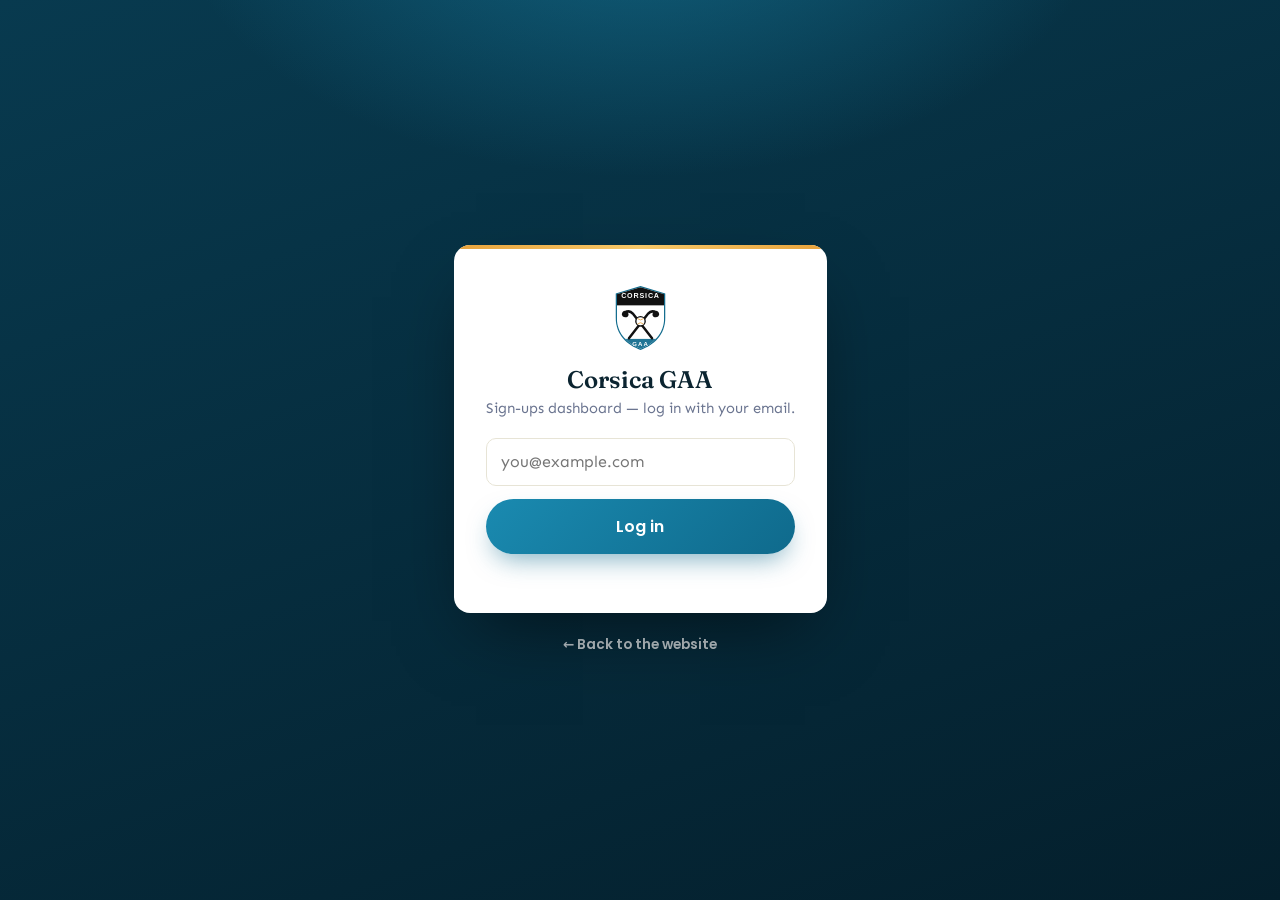
==== admin.html @ c816e13e "Corsica GAA site: cloned from Verona GAA and adapted - Three languages (FR default, CO, EN) with a c" ====
<!DOCTYPE html>
<html lang="en">
<head>
  <meta charset="UTF-8" />
  <meta name="viewport" content="width=device-width, initial-scale=1.0" />
  <meta name="robots" content="noindex, nofollow" />
  <title>Corsica GAA — Sign-ups</title>
  <link rel="preconnect" href="https://fonts.googleapis.com" />
  <link rel="preconnect" href="https://fonts.gstatic.com" crossorigin />
  <link href="https://fonts.googleapis.com/css2?family=Fraunces:opsz,wght@9..144,500;9..144,600&family=Poppins:wght@500;600;700&family=Sen:wght@400;600;700&display=swap" rel="stylesheet" />
  <style>
    :root {
      --ink:#0b2430; --body:#414b66; --muted:#6b7590;
      --brand:#0f6a8c; --brand-2:#1a8ab0; --accent:#c4821e; --accent-lite:#e8a33c;
      --bg:#f4f2e9; --card:#ffffff; --line:#e7e4d6; --track:#eef0f6;
      --good:#1f7a3d; --font-display:"Fraunces",Georgia,serif; --font-head:"Poppins",system-ui,sans-serif; --font-body:"Sen",system-ui,sans-serif;
      --radius:16px; --shadow:0 14px 34px -16px rgba(8,58,79,.22);
    }
    * { box-sizing:border-box; }
    body { margin:0; font-family:var(--font-body); color:var(--body); background:var(--bg); -webkit-font-smoothing:antialiased; }
    h1,h2,h3 { color:var(--ink); margin:0; }
    a { color:var(--brand); }

    /* ---- Gate ---- */
    .gate {
      min-height:100vh; display:grid; place-items:center; padding:1.5rem;
      background:
        radial-gradient(760px 460px at 50% -12%, rgba(26,138,176,.55), transparent 62%),
        linear-gradient(160deg, #083a4f 0%, #041f2c 100%);
    }
    .gate-wrap { display:flex; flex-direction:column; align-items:center; }
    .gate-card { position:relative; overflow:hidden; width:min(400px,100%); background:var(--card); border-radius:var(--radius); box-shadow:0 30px 70px -22px rgba(0,0,0,.55); padding:2.5rem 2rem 2.2rem; text-align:center; }
    .gate-card::before { content:""; position:absolute; top:0; left:0; right:0; height:4px; background:linear-gradient(90deg,#e8a33c,#f7c86a,#e8a33c); }
    .gate-back { display:inline-flex; align-items:center; gap:.4rem; margin-top:1.4rem; color:rgba(255,255,255,.72); text-decoration:none; font-family:var(--font-head); font-weight:600; font-size:.85rem; transition:color .2s; }
    .gate-back:hover { color:#fff; }
    .gate-card h1 { font-family:var(--font-display); font-weight:600; font-size:1.5rem; margin-bottom:.3rem; }
    .gate-crest { height:66px; width:auto; display:block; margin:0 auto .9rem; }
    header.bar .brand { display:flex; align-items:center; gap:.9rem; }
    header.bar .brand-crest { height:56px; width:auto; }
    .gate-card p { color:var(--muted); font-size:.92rem; margin:0 0 1.3rem; }
    .gate input { width:100%; padding:.85rem .9rem; font:inherit; border:1.5px solid var(--line); border-radius:10px; margin-bottom:.8rem; }
    .gate input:focus { outline:none; border-color:var(--brand); box-shadow:0 0 0 3px rgba(15,106,140,.15); }
    .gate button { width:100%; padding:.95rem; border:0; border-radius:999px; background:linear-gradient(135deg,var(--brand-2),var(--brand)); color:#fff; font-family:var(--font-head); font-weight:600; font-size:1rem; cursor:pointer; box-shadow:0 12px 26px -8px rgba(15,106,140,.55); transition:filter .2s, transform .12s; }
    .gate button:hover { filter:brightness(1.06); }
    .gate button:active { transform:translateY(1px); }
    .gate .err { color:#a3271a; font-size:.88rem; min-height:1.2em; margin:.4rem 0 0; }

    /* ---- Dashboard ---- */
    .wrap { max-width:1080px; margin:0 auto; padding:clamp(1.2rem,4vw,2.4rem); }
    header.bar { display:flex; align-items:center; gap:1rem; flex-wrap:wrap; margin-bottom:1.6rem; }
    header.bar h1 { font-family:var(--font-display); font-weight:600; font-size:clamp(1.5rem,4vw,2rem); }
    header.bar .sub { color:var(--muted); font-size:.9rem; }
    header.bar .actions { margin-left:auto; display:flex; gap:.5rem; }
    .btn { font-family:var(--font-head); font-weight:600; font-size:.86rem; padding:.55rem 1rem; border-radius:999px; border:1px solid var(--line); background:var(--card); color:var(--ink); cursor:pointer; text-decoration:none; display:inline-block; }
    .btn:hover { border-color:var(--brand); color:var(--brand); }
    .btn-primary { background:var(--brand); color:#fff; border-color:var(--brand); }
    .btn-primary:hover { color:#fff; background:var(--brand-2); }

    .tiles { display:grid; grid-template-columns:repeat(auto-fit,minmax(150px,1fr)); gap:1rem; margin-bottom:1.4rem; }
    .tile { background:var(--card); border:1px solid var(--line); border-radius:var(--radius); padding:1.2rem 1.3rem; box-shadow:var(--shadow); }
    .tile .k { font-family:var(--font-head); font-weight:600; font-size:.72rem; letter-spacing:.08em; text-transform:uppercase; color:var(--muted); }
    .tile .v { font-family:var(--font-display); font-weight:600; font-size:2.4rem; line-height:1.05; color:var(--ink); margin-top:.2rem; }
    .tile .d { font-size:.82rem; color:var(--muted); margin-top:.15rem; }
    .tile.accent .v { color:var(--brand); }

    .grid { display:grid; grid-template-columns:1fr 1fr; gap:1.2rem; margin-bottom:1.4rem; }
    @media (max-width:720px){ .grid { grid-template-columns:1fr; } }
    .panel { background:var(--card); border:1px solid var(--line); border-radius:var(--radius); padding:1.3rem 1.4rem; box-shadow:var(--shadow); }
    .panel h2 { font-family:var(--font-head); font-weight:700; font-size:.82rem; letter-spacing:.06em; text-transform:uppercase; color:var(--muted); margin-bottom:1rem; }

    /* horizontal magnitude bars (single hue; length = value, labels direct) */
    .bars { display:flex; flex-direction:column; gap:.7rem; }
    .row { display:grid; grid-template-columns:96px 1fr auto; align-items:center; gap:.7rem; }
    .row .lbl { font-size:.9rem; color:var(--body); }
    .row .track { height:12px; background:var(--track); border-radius:999px; overflow:hidden; }
    .row .fill { height:100%; background:linear-gradient(90deg,var(--brand-2),var(--brand)); border-radius:999px; min-width:4px; transition:width .5s cubic-bezier(.2,.7,.2,1); }
    .row .num { font-family:var(--font-head); font-weight:600; font-size:.86rem; color:var(--ink); min-width:2ch; text-align:right; }

    /* over-time columns */
    .cols { display:flex; align-items:flex-end; gap:4px; height:120px; }
    .col { flex:1; display:flex; flex-direction:column; justify-content:flex-end; align-items:center; gap:4px; height:100%; }
    .col .bar { width:100%; max-width:20px; background:linear-gradient(180deg,var(--brand-2),var(--brand)); border-radius:4px 4px 0 0; min-height:2px; transition:height .5s cubic-bezier(.2,.7,.2,1); }
    .col .cap { font-size:.62rem; color:var(--muted); white-space:nowrap; }
    .empty { color:var(--muted); font-size:.9rem; padding:1rem 0; text-align:center; }

    /* table */
    .tablewrap { background:var(--card); border:1px solid var(--line); border-radius:var(--radius); box-shadow:var(--shadow); overflow-x:auto; }
    table { border-collapse:collapse; width:100%; min-width:820px; font-size:.86rem; }
    th,td { text-align:left; padding:.7rem .85rem; border-bottom:1px solid var(--line); white-space:nowrap; }
    th { font-family:var(--font-head); font-weight:600; font-size:.72rem; letter-spacing:.05em; text-transform:uppercase; color:var(--muted); position:sticky; top:0; background:var(--card); }
    tbody tr:hover { background:#faf9f3; }
    .pill { display:inline-block; font-size:.72rem; font-weight:600; font-family:var(--font-head); padding:.15rem .5rem; border-radius:999px; background:var(--track); color:var(--brand); }
    .pill.u18 { background:#fdf0d6; color:var(--accent); }
    .hide { display:none !important; }
    .qhead { font-family:var(--font-display); font-weight:600; font-size:1.4rem; color:var(--ink); margin:2.2rem 0 1rem; display:flex; align-items:center; gap:.7rem; }
    .qhead .qactions { margin-left:auto; display:flex; gap:.5rem; flex-wrap:wrap; }
    .qhead .btn { font-size:.76rem; padding:.42rem .85rem; }
    .qhead .btn[disabled] { opacity:.6; cursor:default; }
    .qnote { font-size:.84rem; color:var(--muted); margin:-.4rem 0 .9rem; }
    .qnote a { color:var(--brand); }
    /* English translation shown under a message */
    .xl { margin-top:.5rem; padding:.5rem .65rem; background:#eef2fb; border-left:3px solid var(--brand-2); border-radius:6px; color:var(--ink); }
    .xl b { font-family:var(--font-head); font-size:.64rem; letter-spacing:.08em; color:var(--brand); margin-right:.45rem; vertical-align:middle; }
    .xl-link { display:inline-block; margin-top:.4rem; font-size:.78rem; }
    .qcount { font-family:var(--font-head); font-weight:600; font-size:.8rem; color:var(--muted); background:var(--track); padding:.15rem .55rem; border-radius:999px; vertical-align:middle; margin-left:.4rem; }
    .qsub { font-family:var(--font-body); font-weight:400; font-size:.86rem; color:var(--muted); }
    .msgtable td.msg, .msgtable th.msg { white-space:normal; min-width:280px; max-width:520px; }
    footer { color:var(--muted); font-size:.78rem; text-align:center; margin:1.6rem 0 0; }
  </style>
</head>
<body>
  <!-- ===== Desktop-only notice ===== -->
  <section class="gate hide" id="deskonly">
    <div class="gate-wrap">
      <div class="gate-card">
        <img class="gate-crest" src="/assets/crest.svg" alt="Corsica GAA crest" onerror="this.style.display='none'" />
        <h1>Corsica GAA</h1>
        <p>The sign-ups dashboard is available on <strong>desktop only</strong>.<br/>Please open this page on a computer.</p>
      </div>
      <a class="gate-back" href="/">&larr; Back to the website</a>
    </div>
  </section>

  <!-- ===== Login gate ===== -->
  <section class="gate" id="gate">
    <div class="gate-wrap">
      <form class="gate-card" id="gate-form">
        <img class="gate-crest" src="/assets/crest.svg" alt="Corsica GAA crest" onerror="this.style.display='none'" />
        <h1>Corsica GAA</h1>
        <p>Sign-ups dashboard — log in with your email.</p>
        <input type="email" id="email" autocomplete="email" autocapitalize="none" spellcheck="false" placeholder="you@example.com" required />
        <button type="submit">Log in</button>
        <p class="err" id="gate-err"></p>
      </form>
      <a class="gate-back" href="/">&larr; Back to the website</a>
    </div>
  </section>

  <!-- ===== Dashboard ===== -->
  <main class="wrap hide" id="dash">
    <header class="bar">
      <div class="brand">
        <img class="brand-crest" src="/assets/crest.svg" alt="Corsica GAA crest" onerror="this.style.display='none'" />
        <div>
          <h1>Welcome to Corsica GAA</h1>
          <div class="sub">Sign-ups dashboard · <span id="updated"></span></div>
        </div>
      </div>
      <div class="actions">
        <a class="btn" href="/">View site &#8599;</a>
        <button class="btn" id="refresh">Refresh</button>
        <button class="btn" id="csv">Export sign-ups</button>
        <button class="btn" id="logout">Log out</button>
      </div>
    </header>

    <div class="tiles" id="tiles"></div>

    <div class="grid">
      <div class="panel">
        <h2>Sign-ups over time · last 14 days</h2>
        <div id="overtime"></div>
      </div>
      <div class="panel">
        <h2>Sport interest</h2>
        <div class="bars" id="sports"></div>
      </div>
      <div class="panel">
        <h2>Registering as</h2>
        <div class="bars" id="roles"></div>
      </div>
      <div class="panel">
        <h2>Page language</h2>
        <div class="bars" id="langs"></div>
      </div>
    </div>

    <div class="tablewrap">
      <table id="table">
        <thead><tr>
          <th>When</th><th>Name</th><th>Email</th><th>Phone</th><th>Role</th>
          <th>Sports</th><th>DOB</th><th>U18</th><th>Player (U18)</th><th>Lang</th><th>Consent</th>
        </tr></thead>
        <tbody id="tbody"></tbody>
      </table>
    </div>

    <h2 class="qhead">Questions <span class="qcount" id="msg-count">0</span>
      <span class="qactions">
        <button class="btn btn-primary" id="msg-translate" type="button">Translate to English</button>
        <button class="btn" id="msg-export" type="button">Export CSV</button>
      </span>
    </h2>
    <p class="qnote" id="msg-note" hidden></p>
    <div class="tablewrap">
      <table class="msgtable">
        <thead><tr><th>When</th><th>Name</th><th>Email</th><th>Lang</th><th class="msg">Message</th></tr></thead>
        <tbody id="msg-tbody"></tbody>
      </table>
    </div>

    <h2 class="qhead">Mailing list <span class="qcount" id="sub-count">0</span> <span class="qsub">emails left in the pop-up shown when visitors leave the site</span> <span class="qactions"><button class="btn" id="sub-export" type="button">Export CSV</button></span></h2>
    <div class="tablewrap">
      <table>
        <thead><tr><th>When</th><th>Email</th><th>Language</th></tr></thead>
        <tbody id="sub-tbody"></tbody>
      </table>
    </div>

    <footer>Personal data — keep this page private. Sign-ups, questions and subscribers are stored on your Vercel database.</footer>
  </main>

  <script>
  (function () {
    var K_USER = "vg_admin_user", K_KEY = "vg_admin_key";
    var gate = document.getElementById("gate");
    var dash = document.getElementById("dash");
    var deskonly = document.getElementById("deskonly");
    var items = [], msgs = [], subs = [];
    var authed = false;

    function esc(s){ return String(s==null?"":s).replace(/[&<>"]/g,function(c){return {"&":"&amp;","<":"&lt;",">":"&gt;",'"':"&quot;"}[c];}); }

    async function load(user, pw) {
      var res = await fetch("/api/submissions", { headers: { "x-admin-user": user, "x-admin-key": pw } });
      if (res.status === 401) throw new Error("That email isn't on the access list.");
      if (!res.ok) throw new Error("Couldn't load (error " + res.status + ").");
      var json = await res.json();
      return json.items || [];
    }

    function fmtDate(iso){ var d=new Date(iso); if(isNaN(d)) return ""; return d.toLocaleDateString(undefined,{day:"2-digit",month:"short"})+" "+d.toLocaleTimeString(undefined,{hour:"2-digit",minute:"2-digit"}); }

    function tile(k,v,d,accent){ return '<div class="tile'+(accent?" accent":"")+'"><div class="k">'+k+'</div><div class="v">'+v+'</div>'+(d?'<div class="d">'+d+'</div>':'')+'</div>'; }

    function bars(el, rows){
      var max = Math.max(1, Math.max.apply(null, rows.map(function(r){return r.value;})));
      el.innerHTML = rows.map(function(r){
        var pct = Math.round((r.value/max)*100);
        return '<div class="row"><span class="lbl">'+esc(r.label)+'</span>'+
               '<span class="track"><span class="fill" style="width:'+pct+'%"></span></span>'+
               '<span class="num">'+r.value+'</span></div>';
      }).join("");
    }

    function overtime(el, list){
      var days=[], now=new Date(); now.setHours(0,0,0,0);
      for (var i=13;i>=0;i--){ var d=new Date(now); d.setDate(now.getDate()-i); days.push({d:d,c:0}); }
      list.forEach(function(it){
        var t=new Date(it.received_at); if(isNaN(t)) return; t.setHours(0,0,0,0);
        for (var j=0;j<days.length;j++){ if(days[j].d.getTime()===t.getTime()){ days[j].c++; break; } }
      });
      var max=Math.max(1, Math.max.apply(null, days.map(function(x){return x.c;})));
      el.innerHTML = '<div class="cols">'+days.map(function(x){
        var h=Math.round((x.c/max)*100);
        var cap=(x.d.getDate()===1||x.d.getDay()===1)?x.d.toLocaleDateString(undefined,{day:"numeric",month:"short"}):"";
        return '<div class="col" title="'+x.d.toDateString()+': '+x.c+'"><div class="bar" style="height:'+h+'%"></div><div class="cap">'+cap+'</div></div>';
      }).join("")+'</div>';
    }

    function countBy(list, fn){ var m={}; list.forEach(function(it){ var k=fn(it); if(k==null) return; m[k]=(m[k]||0)+1; }); return m; }

    // Stat tiles. "Total sign-ups" = registration form + mailing list (the
    // pop-up), with the split underneath. Re-run whenever either list loads.
    function renderTiles(){
      var list = items, weekAgo = Date.now() - 7*24*3600*1000;
      var inWeek = function(it){ return new Date(it.received_at).getTime() >= weekAgo; };
      var total = list.length + subs.length;
      var thisWeek = list.filter(inWeek).length + subs.filter(inWeek).length;
      var players = list.filter(function(it){ return it.role==="player"; }).length;
      var u18 = list.filter(function(it){ return it.registering_for_u18==="yes"; }).length;
      document.getElementById("updated").textContent =
        list.length + " registered · " + subs.length + " on the mailing list · updated " + new Date().toLocaleTimeString();
      document.getElementById("tiles").innerHTML =
        tile("Total sign-ups", total, list.length + " registered · " + subs.length + " mailing list", true) +
        tile("This week", thisWeek, "last 7 days, both lists") +
        tile("Players", players, "of " + list.length + " registered") +
        tile("Under-18", u18, "parent-registered");
    }

    function render(list){
      items = list;
      renderTiles();

      overtime(document.getElementById("overtime"), list);

      var sportsMap = {"gaelic-football":0,"hurling":0,"camogie":0,"handball":0,"rounders":0,"not-sure":0};
      list.forEach(function(it){ (it.sports_interested||[]).forEach(function(s){ if(s in sportsMap) sportsMap[s]++; }); });
      bars(document.getElementById("sports"), [
        {label:"Football", value:sportsMap["gaelic-football"]},
        {label:"Hurling", value:sportsMap["hurling"]},
        {label:"Camogie", value:sportsMap["camogie"]},
        {label:"Handball", value:sportsMap["handball"]},
        {label:"Rounders", value:sportsMap["rounders"]},
        {label:"Not sure", value:sportsMap["not-sure"]},
      ]);

      var roleMap = countBy(list, function(it){ return it.role||"—"; });
      bars(document.getElementById("roles"), [
        {label:"Player", value:roleMap["player"]||0},
        {label:"Social", value:roleMap["social"]||0},
        {label:"Volunteer", value:roleMap["administrator"]||0},
      ]);

      var langMap = countBy(list, function(it){ return (it.page_language||"").toLowerCase(); });
      bars(document.getElementById("langs"), [
        {label:"English", value:langMap["en"]||0},
        {label:"Français", value:langMap["fr"]||0},
        {label:"Corsu", value:langMap["co"]||0},
      ]);

      var tb = document.getElementById("tbody");
      if (!list.length) { tb.innerHTML = '<tr><td colspan="11" class="empty">No sign-ups yet.</td></tr>'; return; }
      tb.innerHTML = list.map(function(it){
        return '<tr>'+
          '<td>'+esc(fmtDate(it.received_at))+'</td>'+
          '<td>'+esc(it.contact_name)+'</td>'+
          '<td><a href="mailto:'+esc(it.email)+'">'+esc(it.email)+'</a></td>'+
          '<td>'+esc(it.contact_number)+'</td>'+
          '<td>'+esc(it.role)+'</td>'+
          '<td>'+esc((it.sports_interested||[]).join(", "))+'</td>'+
          '<td>'+esc(it.date_of_birth)+'</td>'+
          '<td>'+(it.registering_for_u18==="yes"?'<span class="pill u18">U18</span>':'')+'</td>'+
          '<td>'+esc(it.player_name)+(it.player_dob?' ('+esc(it.player_dob)+')':'')+'</td>'+
          '<td><span class="pill">'+esc((it.page_language||"").toUpperCase())+'</span></td>'+
          '<td>'+esc(it.consent)+'</td>'+
        '</tr>';
      }).join("");
    }

    var SIGNUP_COLS = ["received_at","contact_name","email","contact_number","role","sports_interested","date_of_birth","registering_for_u18","player_name","player_dob","page_language","consent"];
    var MSG_COLS = ["received_at","name","email","message","message_en","page_language"];
    var SUB_COLS = ["received_at","email","page_language"];

    // CSV with a leading "#" column. Rows are ordered oldest → newest and
    // numbered 1..N, so a person's number stays the same as new entries arrive.
    function toCSV(list, cols){
      var head = ["#"].concat(cols).join(",");
      var ordered = list.slice().sort(function(a,b){
        return (new Date(a.received_at).getTime()||0) - (new Date(b.received_at).getTime()||0);
      });
      var rows = ordered.map(function(it, i){
        return [String(i+1)].concat(cols.map(function(c){
          var v = it[c]; if (Array.isArray(v)) v = v.join("; ");
          v = String(v==null?"":v).replace(/"/g,'""');
          return '"'+v+'"';
        })).join(",");
      });
      return head+"\n"+rows.join("\n");
    }

    function download(list, cols, filename){
      if (!list || !list.length) { return; }
      var blob = new Blob([toCSV(list, cols)], {type:"text/csv;charset=utf-8"});
      var url = URL.createObjectURL(blob);
      var a = document.createElement("a");
      a.href = url; a.download = filename; a.click();
      setTimeout(function(){ URL.revokeObjectURL(url); }, 1000);
    }

    function isDesktop(){ return window.matchMedia("(min-width: 900px)").matches; }
    function ui(){
      if (!isDesktop()){ deskonly.classList.remove("hide"); gate.classList.add("hide"); dash.classList.add("hide"); return; }
      deskonly.classList.add("hide");
      if (authed){ gate.classList.add("hide"); dash.classList.remove("hide"); }
      else { gate.classList.remove("hide"); dash.classList.add("hide"); }
    }

    async function loadMessages(user, pw){
      try {
        var res = await fetch("/api/messages", { headers: { "x-admin-user": user, "x-admin-key": pw } });
        if (!res.ok) return;
        var json = await res.json();
        renderMessages(json.items || []);
      } catch (e) {}
    }
    // --- Translation of questions (English shown under the original) ---
    var translations = {};   // message key -> English text, filled by /api/translate
    var showEn = false;      // toggle state of the Translate button
    var gtFallback = false;  // API not configured: offer Google Translate links instead
    function msgKey(it){ return it.id || (it.received_at + "|" + it.email); }

    function renderMessages(list){
      msgs = list;
      var count = document.getElementById("msg-count");
      if (count) count.textContent = list.length;
      var tb = document.getElementById("msg-tbody");
      if (!list.length) { tb.innerHTML = '<tr><td colspan="5" class="empty">No questions yet.</td></tr>'; return; }
      tb.innerHTML = list.map(function(it){
        var en = translations[msgKey(it)];
        var extra = "";
        if (showEn && en) extra = '<div class="xl"><b>EN</b>'+esc(en)+'</div>';
        else if (gtFallback) extra = '<a class="xl-link" target="_blank" rel="noopener" href="https://translate.google.com/?sl=auto&tl=en&op=translate&text='+encodeURIComponent(it.message||"")+'">Open in Google Translate &#8599;</a>';
        return '<tr>'+
          '<td>'+esc(fmtDate(it.received_at))+'</td>'+
          '<td>'+esc(it.name)+'</td>'+
          '<td><a href="mailto:'+esc(it.email)+'">'+esc(it.email)+'</a></td>'+
          '<td><span class="pill">'+esc((it.page_language||"").toUpperCase())+'</span></td>'+
          '<td class="msg">'+esc(it.message)+extra+'</td>'+
        '</tr>';
      }).join("");
    }

    function setNote(html){ var n = document.getElementById("msg-note"); n.innerHTML = html || ""; n.hidden = !html; }
    function setTranslateBtn(){ var b = document.getElementById("msg-translate"); b.disabled = false; b.textContent = showEn ? "Hide translations" : "Translate to English"; }

    async function translateMessages(){
      var btn = document.getElementById("msg-translate");
      if (showEn) { showEn = false; setTranslateBtn(); renderMessages(msgs); return; }
      var todo = msgs.filter(function(it){ return (it.message||"").trim() && !translations[msgKey(it)]; });
      if (!todo.length) { showEn = true; setTranslateBtn(); renderMessages(msgs); return; }

      btn.disabled = true; btn.textContent = "Translating…"; setNote("");
      var u = sessionStorage.getItem(K_USER), p = sessionStorage.getItem(K_KEY);
      try {
        var res = await fetch("/api/translate", {
          method: "POST",
          headers: { "Content-Type": "application/json", "x-admin-user": u || "", "x-admin-key": p || "" },
          body: JSON.stringify({ items: todo.map(function(it){ return { id: msgKey(it), text: it.message }; }) }),
        });
        var json = {}; try { json = await res.json(); } catch(e){}
        if (res.status === 503 && /not configured/.test(json.error||"")) {
          gtFallback = true;
          setNote('Automatic translation isn\'t set up yet: add an <code>ANTHROPIC_API_KEY</code> environment variable in Vercel and redeploy (see ADMIN-SETUP.md). Until then, each message has a Google Translate link.');
          setTranslateBtn(); renderMessages(msgs); return;
        }
        if (!res.ok || !json.ok) throw new Error(json.error || ("error " + res.status));
        Object.keys(json.translations || {}).forEach(function(k){ translations[k] = json.translations[k]; });
        showEn = true; setTranslateBtn(); renderMessages(msgs);
      } catch (e) {
        setNote("Translation failed (" + esc(e.message || "unknown error") + "). Please try again.");
        setTranslateBtn();
      }
    }

    async function loadSubscribers(user, pw){
      try {
        var res = await fetch("/api/subscribers", { headers: { "x-admin-user": user, "x-admin-key": pw } });
        if (!res.ok) return;
        var json = await res.json();
        renderSubscribers(json.items || []);
      } catch (e) {}
    }
    function renderSubscribers(list){
      subs = list;
      renderTiles();
      var count = document.getElementById("sub-count");
      if (count) count.textContent = list.length;
      var tb = document.getElementById("sub-tbody");
      if (!list.length) { tb.innerHTML = '<tr><td colspan="3" class="empty">No subscribers yet.</td></tr>'; return; }
      tb.innerHTML = list.map(function(it){
        return '<tr>'+
          '<td>'+esc(fmtDate(it.received_at))+'</td>'+
          '<td><a href="mailto:'+esc(it.email)+'">'+esc(it.email)+'</a></td>'+
          '<td><span class="pill">'+esc((it.page_language||"").toUpperCase())+'</span></td>'+
        '</tr>';
      }).join("");
    }

    async function attempt(user, pw, errEl){
      try {
        var list = await load(user, pw);
        authed = true;
        try { sessionStorage.setItem(K_USER, user); sessionStorage.setItem(K_KEY, pw); } catch(e){}
        ui(); render(list); loadMessages(user, pw); loadSubscribers(user, pw);
      } catch (e) {
        authed = false;
        if (errEl) errEl.textContent = e.message || "Something went wrong.";
        try { sessionStorage.removeItem(K_USER); sessionStorage.removeItem(K_KEY); } catch(_){}
      }
    }

    document.getElementById("gate-form").addEventListener("submit", function(e){
      e.preventDefault();
      var email = document.getElementById("email").value.trim().toLowerCase();
      document.getElementById("gate-err").textContent = "";
      if (email) attempt(email, email, document.getElementById("gate-err"));
    });
    document.getElementById("refresh").addEventListener("click", function(){
      var u = sessionStorage.getItem(K_USER), p = sessionStorage.getItem(K_KEY);
      if (u && p) attempt(u, p, null);
    });
    document.getElementById("csv").addEventListener("click", function(){ download(items, SIGNUP_COLS, "verona-gaa-signups.csv"); });
    document.getElementById("msg-export").addEventListener("click", function(){
      var withEn = msgs.map(function(it){ return Object.assign({}, it, { message_en: translations[msgKey(it)] || "" }); });
      download(withEn, MSG_COLS, "verona-gaa-questions.csv");
    });
    document.getElementById("msg-translate").addEventListener("click", translateMessages);
    document.getElementById("sub-export").addEventListener("click", function(){ download(subs, SUB_COLS, "verona-gaa-mailing-list.csv"); });
    document.getElementById("logout").addEventListener("click", function(){
      authed = false;
      try { sessionStorage.removeItem(K_USER); sessionStorage.removeItem(K_KEY); } catch(e){}
      var ef = document.getElementById("email"); if (ef) ef.value = "";
      ui();
    });
    window.addEventListener("resize", ui);

    // Resume an existing session on load (desktop only).
    var su=null, sp=null;
    try { su = sessionStorage.getItem(K_USER); sp = sessionStorage.getItem(K_KEY); } catch(e){}
    if (su && sp) attempt(su, sp, null);
    ui();
  })();
  </script>
</body>
</html>
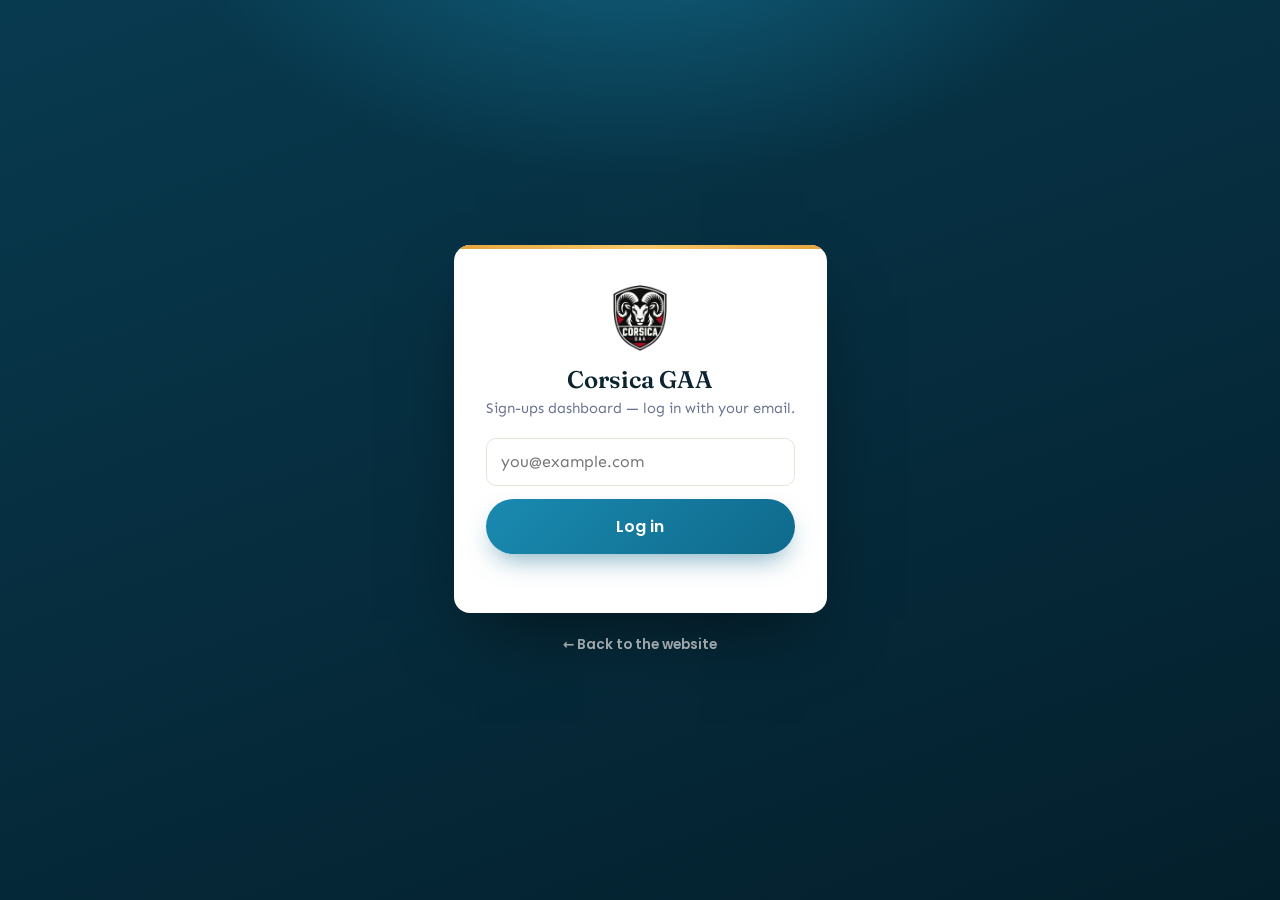
==== commit 5e329455: "Real crest: mouflon shield (transparent PNG) + favicon and touch icon Replaces the placeholder SVG. " ====
--- a/admin.html
+++ b/admin.html
@@ -8,6 +8,8 @@
   <link rel="preconnect" href="https://fonts.googleapis.com" />
   <link rel="preconnect" href="https://fonts.gstatic.com" crossorigin />
   <link href="https://fonts.googleapis.com/css2?family=Fraunces:opsz,wght@9..144,500;9..144,600&family=Poppins:wght@500;600;700&family=Sen:wght@400;600;700&display=swap" rel="stylesheet" />
+  <link rel="icon" type="image/png" sizes="64x64" href="/assets/favicon.png" />
+  <link rel="apple-touch-icon" sizes="180x180" href="/assets/apple-touch-icon.png" />
   <style>
     :root {
       --ink:#0b2430; --body:#414b66; --muted:#6b7590;
@@ -113,7 +115,7 @@
   <section class="gate hide" id="deskonly">
     <div class="gate-wrap">
       <div class="gate-card">
-        <img class="gate-crest" src="/assets/crest.svg" alt="Corsica GAA crest" onerror="this.style.display='none'" />
+        <img class="gate-crest" src="/assets/crest.png" alt="Corsica GAA crest" onerror="this.style.display='none'" />
         <h1>Corsica GAA</h1>
         <p>The sign-ups dashboard is available on <strong>desktop only</strong>.<br/>Please open this page on a computer.</p>
       </div>
@@ -125,7 +127,7 @@
   <section class="gate" id="gate">
     <div class="gate-wrap">
       <form class="gate-card" id="gate-form">
-        <img class="gate-crest" src="/assets/crest.svg" alt="Corsica GAA crest" onerror="this.style.display='none'" />
+        <img class="gate-crest" src="/assets/crest.png" alt="Corsica GAA crest" onerror="this.style.display='none'" />
         <h1>Corsica GAA</h1>
         <p>Sign-ups dashboard — log in with your email.</p>
         <input type="email" id="email" autocomplete="email" autocapitalize="none" spellcheck="false" placeholder="you@example.com" required />
@@ -140,7 +142,7 @@
   <main class="wrap hide" id="dash">
     <header class="bar">
       <div class="brand">
-        <img class="brand-crest" src="/assets/crest.svg" alt="Corsica GAA crest" onerror="this.style.display='none'" />
+        <img class="brand-crest" src="/assets/crest.png" alt="Corsica GAA crest" onerror="this.style.display='none'" />
         <div>
           <h1>Welcome to Corsica GAA</h1>
           <div class="sub">Sign-ups dashboard · <span id="updated"></span></div>
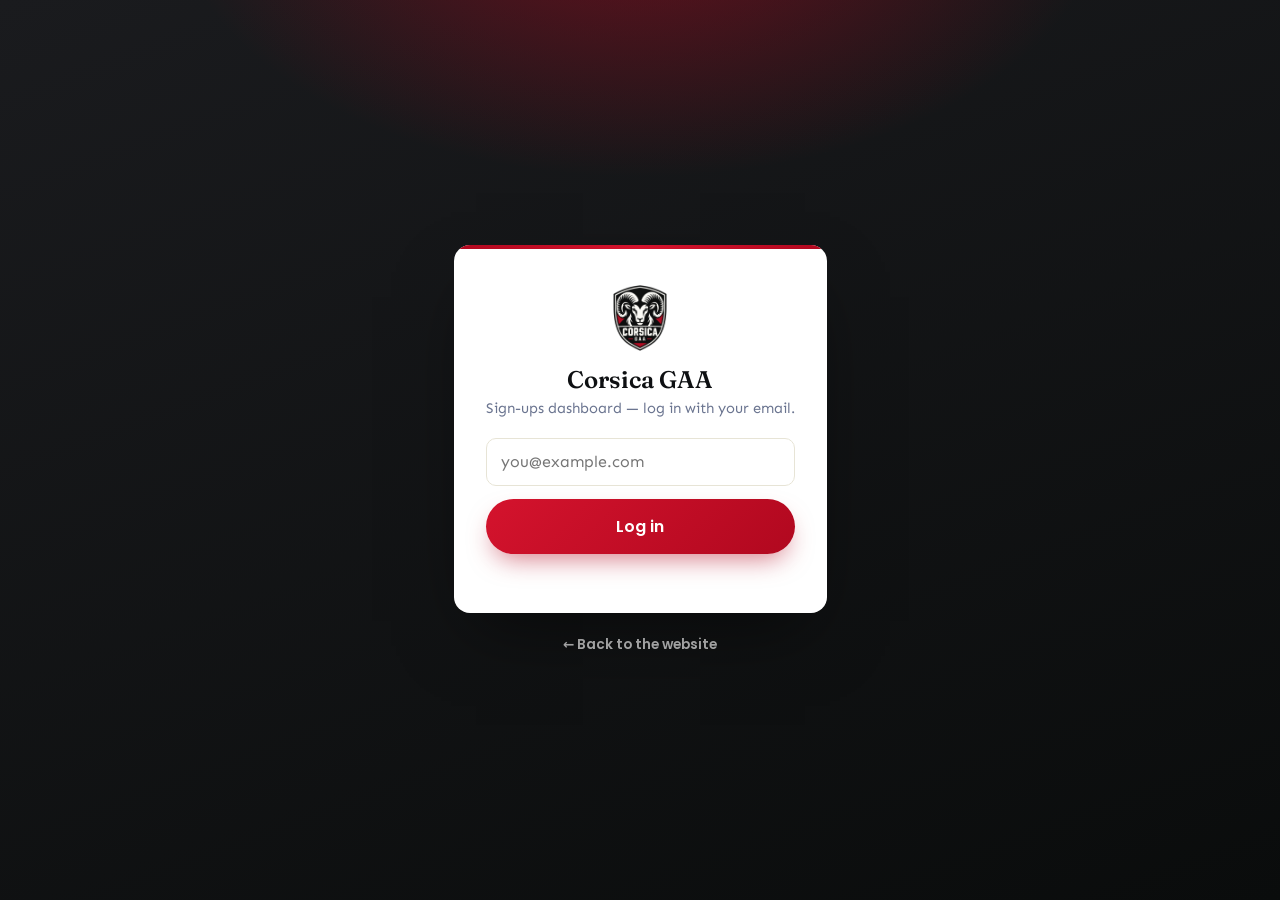
==== commit 8198e488: "Theme: crest colours (Corsican black, crest red, off-white) Replaces the interim teal and gold palet" ====
--- a/admin.html
+++ b/admin.html
@@ -12,11 +12,11 @@
   <link rel="apple-touch-icon" sizes="180x180" href="/assets/apple-touch-icon.png" />
   <style>
     :root {
-      --ink:#0b2430; --body:#414b66; --muted:#6b7590;
-      --brand:#0f6a8c; --brand-2:#1a8ab0; --accent:#c4821e; --accent-lite:#e8a33c;
+      --ink:#0e1012; --body:#414b66; --muted:#6b7590;
+      --brand:#b1081f; --brand-2:#d4132d; --accent:#8c0a1a; --accent-lite:#c8102e;
       --bg:#f4f2e9; --card:#ffffff; --line:#e7e4d6; --track:#eef0f6;
       --good:#1f7a3d; --font-display:"Fraunces",Georgia,serif; --font-head:"Poppins",system-ui,sans-serif; --font-body:"Sen",system-ui,sans-serif;
-      --radius:16px; --shadow:0 14px 34px -16px rgba(8,58,79,.22);
+      --radius:16px; --shadow:0 14px 34px -16px rgba(10,12,12,.22);
     }
     * { box-sizing:border-box; }
     body { margin:0; font-family:var(--font-body); color:var(--body); background:var(--bg); -webkit-font-smoothing:antialiased; }
@@ -27,12 +27,12 @@
     .gate {
       min-height:100vh; display:grid; place-items:center; padding:1.5rem;
       background:
-        radial-gradient(760px 460px at 50% -12%, rgba(26,138,176,.55), transparent 62%),
-        linear-gradient(160deg, #083a4f 0%, #041f2c 100%);
+        radial-gradient(760px 460px at 50% -12%, rgba(177,8,31,.55), transparent 62%),
+        linear-gradient(160deg, #1a1b1e 0%, #0a0c0c 100%);
     }
     .gate-wrap { display:flex; flex-direction:column; align-items:center; }
     .gate-card { position:relative; overflow:hidden; width:min(400px,100%); background:var(--card); border-radius:var(--radius); box-shadow:0 30px 70px -22px rgba(0,0,0,.55); padding:2.5rem 2rem 2.2rem; text-align:center; }
-    .gate-card::before { content:""; position:absolute; top:0; left:0; right:0; height:4px; background:linear-gradient(90deg,#e8a33c,#f7c86a,#e8a33c); }
+    .gate-card::before { content:""; position:absolute; top:0; left:0; right:0; height:4px; background:linear-gradient(90deg,#b1081f,#d4132d,#b1081f); }
     .gate-back { display:inline-flex; align-items:center; gap:.4rem; margin-top:1.4rem; color:rgba(255,255,255,.72); text-decoration:none; font-family:var(--font-head); font-weight:600; font-size:.85rem; transition:color .2s; }
     .gate-back:hover { color:#fff; }
     .gate-card h1 { font-family:var(--font-display); font-weight:600; font-size:1.5rem; margin-bottom:.3rem; }
@@ -41,8 +41,8 @@
     header.bar .brand-crest { height:56px; width:auto; }
     .gate-card p { color:var(--muted); font-size:.92rem; margin:0 0 1.3rem; }
     .gate input { width:100%; padding:.85rem .9rem; font:inherit; border:1.5px solid var(--line); border-radius:10px; margin-bottom:.8rem; }
-    .gate input:focus { outline:none; border-color:var(--brand); box-shadow:0 0 0 3px rgba(15,106,140,.15); }
-    .gate button { width:100%; padding:.95rem; border:0; border-radius:999px; background:linear-gradient(135deg,var(--brand-2),var(--brand)); color:#fff; font-family:var(--font-head); font-weight:600; font-size:1rem; cursor:pointer; box-shadow:0 12px 26px -8px rgba(15,106,140,.55); transition:filter .2s, transform .12s; }
+    .gate input:focus { outline:none; border-color:var(--brand); box-shadow:0 0 0 3px rgba(177,8,31,.15); }
+    .gate button { width:100%; padding:.95rem; border:0; border-radius:999px; background:linear-gradient(135deg,var(--brand-2),var(--brand)); color:#fff; font-family:var(--font-head); font-weight:600; font-size:1rem; cursor:pointer; box-shadow:0 12px 26px -8px rgba(177,8,31,.55); transition:filter .2s, transform .12s; }
     .gate button:hover { filter:brightness(1.06); }
     .gate button:active { transform:translateY(1px); }
     .gate .err { color:#a3271a; font-size:.88rem; min-height:1.2em; margin:.4rem 0 0; }
@@ -92,7 +92,7 @@
     th { font-family:var(--font-head); font-weight:600; font-size:.72rem; letter-spacing:.05em; text-transform:uppercase; color:var(--muted); position:sticky; top:0; background:var(--card); }
     tbody tr:hover { background:#faf9f3; }
     .pill { display:inline-block; font-size:.72rem; font-weight:600; font-family:var(--font-head); padding:.15rem .5rem; border-radius:999px; background:var(--track); color:var(--brand); }
-    .pill.u18 { background:#fdf0d6; color:var(--accent); }
+    .pill.u18 { background:#fbe4e7; color:var(--accent); }
     .hide { display:none !important; }
     .qhead { font-family:var(--font-display); font-weight:600; font-size:1.4rem; color:var(--ink); margin:2.2rem 0 1rem; display:flex; align-items:center; gap:.7rem; }
     .qhead .qactions { margin-left:auto; display:flex; gap:.5rem; flex-wrap:wrap; }
